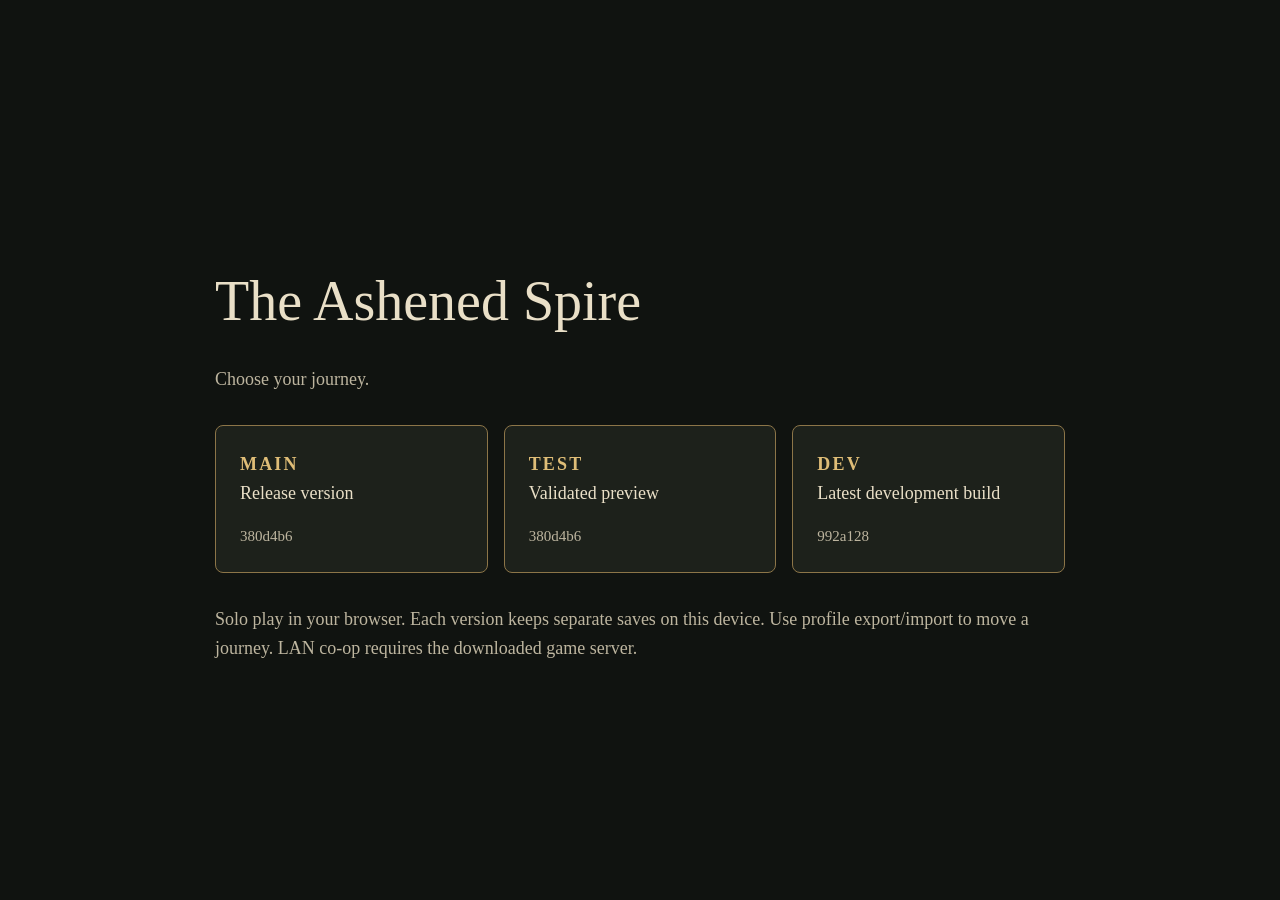
==== index.html @ 3eb9bad1 "Publish browser channels from run 37386467891" ====
<!doctype html><html lang="en"><meta charset="utf-8"><meta name="viewport" content="width=device-width,initial-scale=1"><title>The Ashened Spire · Play</title><style>body{margin:0;background:#101310;color:#e9dfc7;font:18px/1.6 Georgia,serif;display:grid;min-height:100vh;place-items:center}main{width:min(850px,90vw);padding:3rem 0}h1{font-size:clamp(2rem,6vw,3.5rem);font-weight:400;margin-bottom:0}nav{display:grid;grid-template-columns:repeat(auto-fit,minmax(210px,1fr));gap:1rem;margin:2rem 0}a{display:flex;flex-direction:column;padding:1.5rem;border:1px solid #8c7548;border-radius:8px;color:inherit;text-decoration:none;background:#1d211b}a:hover,a:focus-visible{background:#313025;outline:2px solid #d8b675}strong{color:#dfbd77;letter-spacing:.12em}small,p{color:#bdb59f}small{margin-top:1rem}</style><main><h1>The Ashened Spire</h1><p>Choose your journey.</p><nav><a href="./main/"><strong>MAIN</strong><span>Release version</span><small>380d4b6</small></a><a href="./test/"><strong>TEST</strong><span>Validated preview</span><small>380d4b6</small></a><a href="./dev/"><strong>DEV</strong><span>Latest development build</span><small>992a128</small></a></nav><p>Solo play in your browser. Each version keeps separate saves on this device. Use profile export/import to move a journey. LAN co-op requires the downloaded game server.</p></main></html>
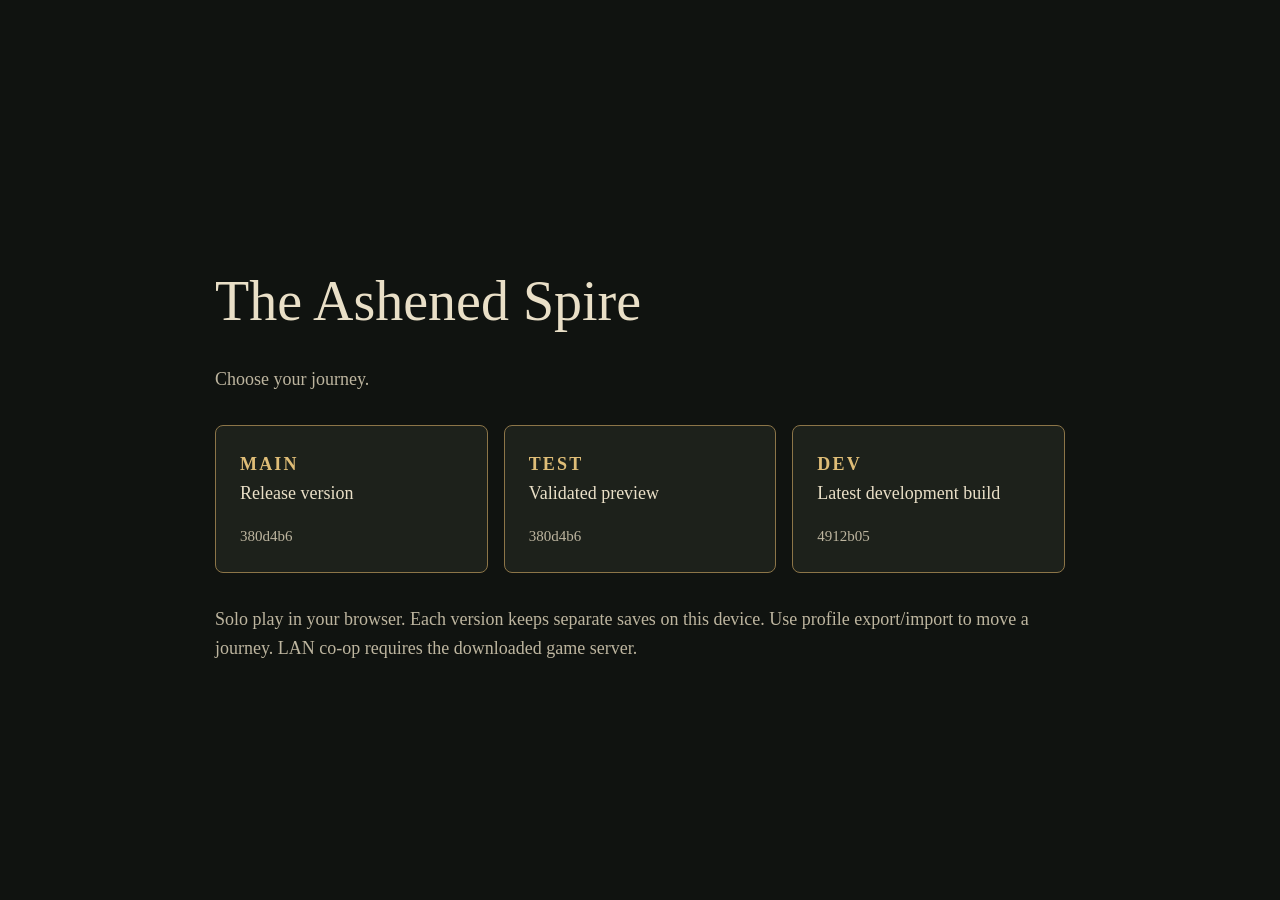
==== commit 5e5c6846: "Publish browser channels from run 37386776750" ====
--- a/index.html
+++ b/index.html
@@ -1 +1 @@
-<!doctype html><html lang="en"><meta charset="utf-8"><meta name="viewport" content="width=device-width,initial-scale=1"><title>The Ashened Spire · Play</title><style>body{margin:0;background:#101310;color:#e9dfc7;font:18px/1.6 Georgia,serif;display:grid;min-height:100vh;place-items:center}main{width:min(850px,90vw);padding:3rem 0}h1{font-size:clamp(2rem,6vw,3.5rem);font-weight:400;margin-bottom:0}nav{display:grid;grid-template-columns:repeat(auto-fit,minmax(210px,1fr));gap:1rem;margin:2rem 0}a{display:flex;flex-direction:column;padding:1.5rem;border:1px solid #8c7548;border-radius:8px;color:inherit;text-decoration:none;background:#1d211b}a:hover,a:focus-visible{background:#313025;outline:2px solid #d8b675}strong{color:#dfbd77;letter-spacing:.12em}small,p{color:#bdb59f}small{margin-top:1rem}</style><main><h1>The Ashened Spire</h1><p>Choose your journey.</p><nav><a href="./main/"><strong>MAIN</strong><span>Release version</span><small>380d4b6</small></a><a href="./test/"><strong>TEST</strong><span>Validated preview</span><small>380d4b6</small></a><a href="./dev/"><strong>DEV</strong><span>Latest development build</span><small>992a128</small></a></nav><p>Solo play in your browser. Each version keeps separate saves on this device. Use profile export/import to move a journey. LAN co-op requires the downloaded game server.</p></main></html>+<!doctype html><html lang="en"><meta charset="utf-8"><meta name="viewport" content="width=device-width,initial-scale=1"><title>The Ashened Spire · Play</title><style>body{margin:0;background:#101310;color:#e9dfc7;font:18px/1.6 Georgia,serif;display:grid;min-height:100vh;place-items:center}main{width:min(850px,90vw);padding:3rem 0}h1{font-size:clamp(2rem,6vw,3.5rem);font-weight:400;margin-bottom:0}nav{display:grid;grid-template-columns:repeat(auto-fit,minmax(210px,1fr));gap:1rem;margin:2rem 0}a{display:flex;flex-direction:column;padding:1.5rem;border:1px solid #8c7548;border-radius:8px;color:inherit;text-decoration:none;background:#1d211b}a:hover,a:focus-visible{background:#313025;outline:2px solid #d8b675}strong{color:#dfbd77;letter-spacing:.12em}small,p{color:#bdb59f}small{margin-top:1rem}</style><main><h1>The Ashened Spire</h1><p>Choose your journey.</p><nav><a href="./main/"><strong>MAIN</strong><span>Release version</span><small>380d4b6</small></a><a href="./test/"><strong>TEST</strong><span>Validated preview</span><small>380d4b6</small></a><a href="./dev/"><strong>DEV</strong><span>Latest development build</span><small>4912b05</small></a></nav><p>Solo play in your browser. Each version keeps separate saves on this device. Use profile export/import to move a journey. LAN co-op requires the downloaded game server.</p></main></html>
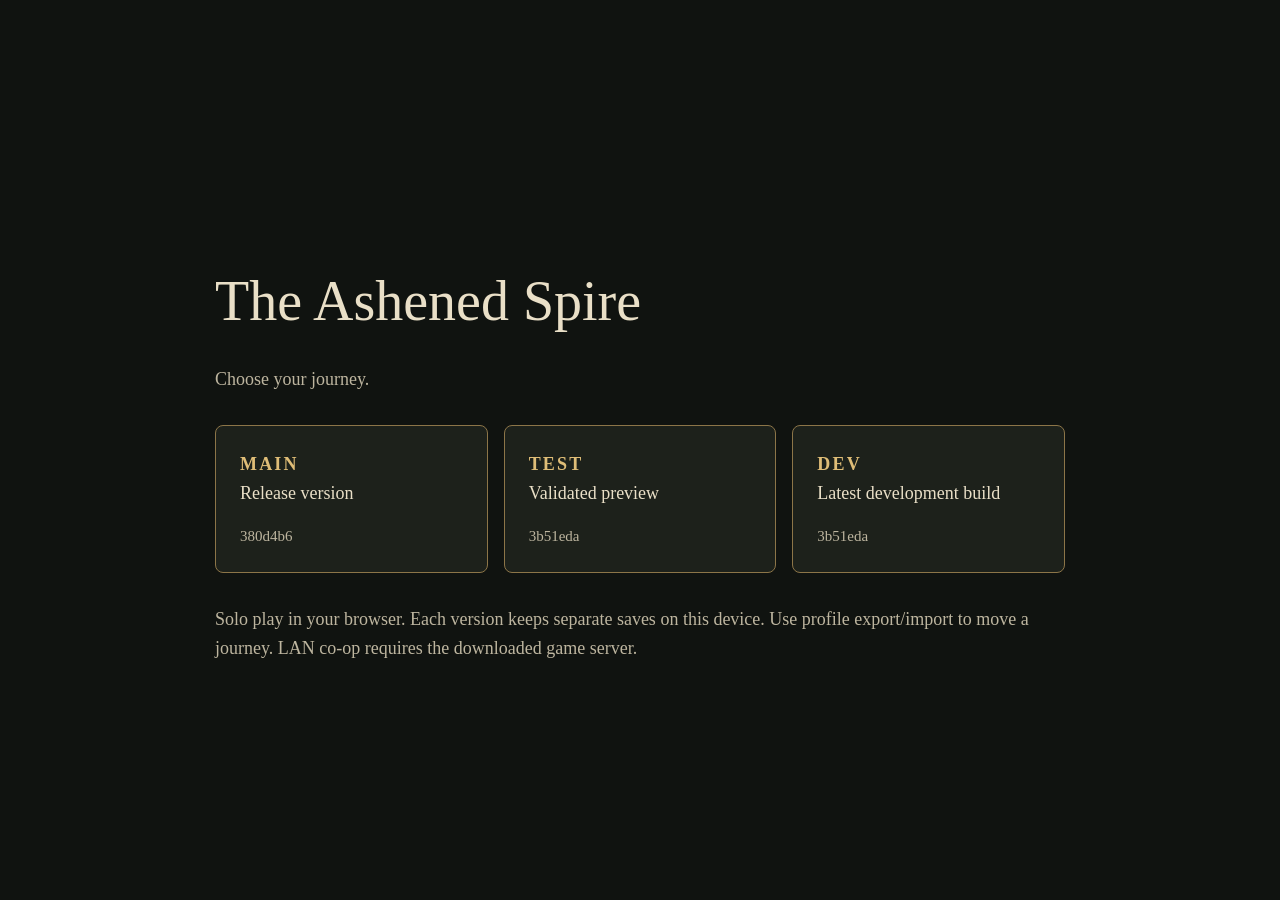
==== commit ac86dcbe: "Publish browser channels from run 37428820102" ====
--- a/index.html
+++ b/index.html
@@ -1 +1 @@
-<!doctype html><html lang="en"><meta charset="utf-8"><meta name="viewport" content="width=device-width,initial-scale=1"><title>The Ashened Spire · Play</title><style>body{margin:0;background:#101310;color:#e9dfc7;font:18px/1.6 Georgia,serif;display:grid;min-height:100vh;place-items:center}main{width:min(850px,90vw);padding:3rem 0}h1{font-size:clamp(2rem,6vw,3.5rem);font-weight:400;margin-bottom:0}nav{display:grid;grid-template-columns:repeat(auto-fit,minmax(210px,1fr));gap:1rem;margin:2rem 0}a{display:flex;flex-direction:column;padding:1.5rem;border:1px solid #8c7548;border-radius:8px;color:inherit;text-decoration:none;background:#1d211b}a:hover,a:focus-visible{background:#313025;outline:2px solid #d8b675}strong{color:#dfbd77;letter-spacing:.12em}small,p{color:#bdb59f}small{margin-top:1rem}</style><main><h1>The Ashened Spire</h1><p>Choose your journey.</p><nav><a href="./main/"><strong>MAIN</strong><span>Release version</span><small>380d4b6</small></a><a href="./test/"><strong>TEST</strong><span>Validated preview</span><small>380d4b6</small></a><a href="./dev/"><strong>DEV</strong><span>Latest development build</span><small>4912b05</small></a></nav><p>Solo play in your browser. Each version keeps separate saves on this device. Use profile export/import to move a journey. LAN co-op requires the downloaded game server.</p></main></html>+<!doctype html><html lang="en"><meta charset="utf-8"><meta name="viewport" content="width=device-width,initial-scale=1"><title>The Ashened Spire · Play</title><style>body{margin:0;background:#101310;color:#e9dfc7;font:18px/1.6 Georgia,serif;display:grid;min-height:100vh;place-items:center}main{width:min(850px,90vw);padding:3rem 0}h1{font-size:clamp(2rem,6vw,3.5rem);font-weight:400;margin-bottom:0}nav{display:grid;grid-template-columns:repeat(auto-fit,minmax(210px,1fr));gap:1rem;margin:2rem 0}a{display:flex;flex-direction:column;padding:1.5rem;border:1px solid #8c7548;border-radius:8px;color:inherit;text-decoration:none;background:#1d211b}a:hover,a:focus-visible{background:#313025;outline:2px solid #d8b675}strong{color:#dfbd77;letter-spacing:.12em}small,p{color:#bdb59f}small{margin-top:1rem}</style><main><h1>The Ashened Spire</h1><p>Choose your journey.</p><nav><a href="./main/"><strong>MAIN</strong><span>Release version</span><small>380d4b6</small></a><a href="./test/"><strong>TEST</strong><span>Validated preview</span><small>3b51eda</small></a><a href="./dev/"><strong>DEV</strong><span>Latest development build</span><small>3b51eda</small></a></nav><p>Solo play in your browser. Each version keeps separate saves on this device. Use profile export/import to move a journey. LAN co-op requires the downloaded game server.</p></main></html>
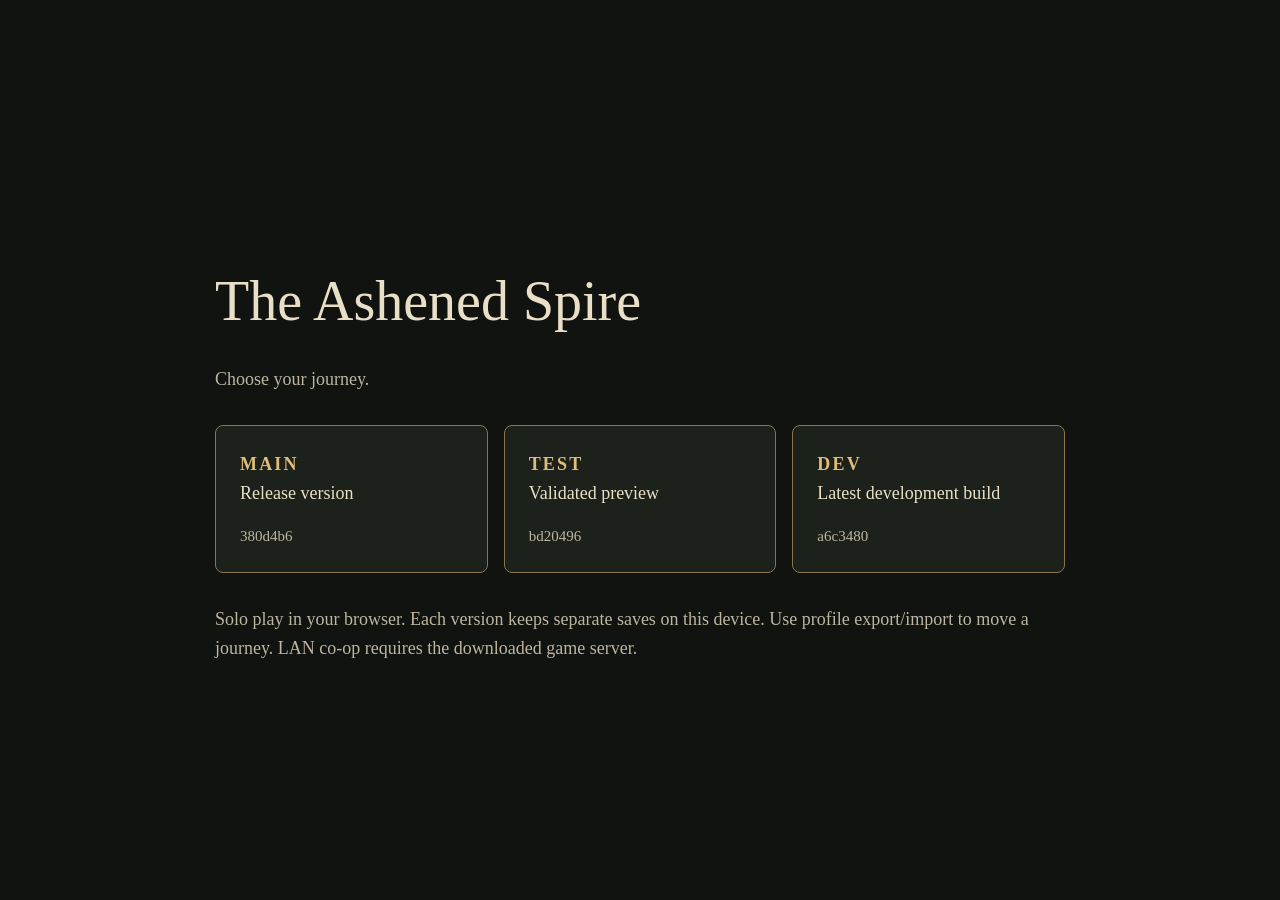
==== commit 29c73453: "Publish browser channels from run 37439671215" ====
--- a/index.html
+++ b/index.html
@@ -1 +1 @@
-<!doctype html><html lang="en"><meta charset="utf-8"><meta name="viewport" content="width=device-width,initial-scale=1"><title>The Ashened Spire · Play</title><style>body{margin:0;background:#101310;color:#e9dfc7;font:18px/1.6 Georgia,serif;display:grid;min-height:100vh;place-items:center}main{width:min(850px,90vw);padding:3rem 0}h1{font-size:clamp(2rem,6vw,3.5rem);font-weight:400;margin-bottom:0}nav{display:grid;grid-template-columns:repeat(auto-fit,minmax(210px,1fr));gap:1rem;margin:2rem 0}a{display:flex;flex-direction:column;padding:1.5rem;border:1px solid #8c7548;border-radius:8px;color:inherit;text-decoration:none;background:#1d211b}a:hover,a:focus-visible{background:#313025;outline:2px solid #d8b675}strong{color:#dfbd77;letter-spacing:.12em}small,p{color:#bdb59f}small{margin-top:1rem}</style><main><h1>The Ashened Spire</h1><p>Choose your journey.</p><nav><a href="./main/"><strong>MAIN</strong><span>Release version</span><small>380d4b6</small></a><a href="./test/"><strong>TEST</strong><span>Validated preview</span><small>3b51eda</small></a><a href="./dev/"><strong>DEV</strong><span>Latest development build</span><small>3b51eda</small></a></nav><p>Solo play in your browser. Each version keeps separate saves on this device. Use profile export/import to move a journey. LAN co-op requires the downloaded game server.</p></main></html>+<!doctype html><html lang="en"><meta charset="utf-8"><meta name="viewport" content="width=device-width,initial-scale=1"><title>The Ashened Spire · Play</title><style>body{margin:0;background:#101310;color:#e9dfc7;font:18px/1.6 Georgia,serif;display:grid;min-height:100vh;place-items:center}main{width:min(850px,90vw);padding:3rem 0}h1{font-size:clamp(2rem,6vw,3.5rem);font-weight:400;margin-bottom:0}nav{display:grid;grid-template-columns:repeat(auto-fit,minmax(210px,1fr));gap:1rem;margin:2rem 0}a{display:flex;flex-direction:column;padding:1.5rem;border:1px solid #8c7548;border-radius:8px;color:inherit;text-decoration:none;background:#1d211b}a:hover,a:focus-visible{background:#313025;outline:2px solid #d8b675}strong{color:#dfbd77;letter-spacing:.12em}small,p{color:#bdb59f}small{margin-top:1rem}</style><main><h1>The Ashened Spire</h1><p>Choose your journey.</p><nav><a href="./main/"><strong>MAIN</strong><span>Release version</span><small>380d4b6</small></a><a href="./test/"><strong>TEST</strong><span>Validated preview</span><small>bd20496</small></a><a href="./dev/"><strong>DEV</strong><span>Latest development build</span><small>a6c3480</small></a></nav><p>Solo play in your browser. Each version keeps separate saves on this device. Use profile export/import to move a journey. LAN co-op requires the downloaded game server.</p></main></html>
